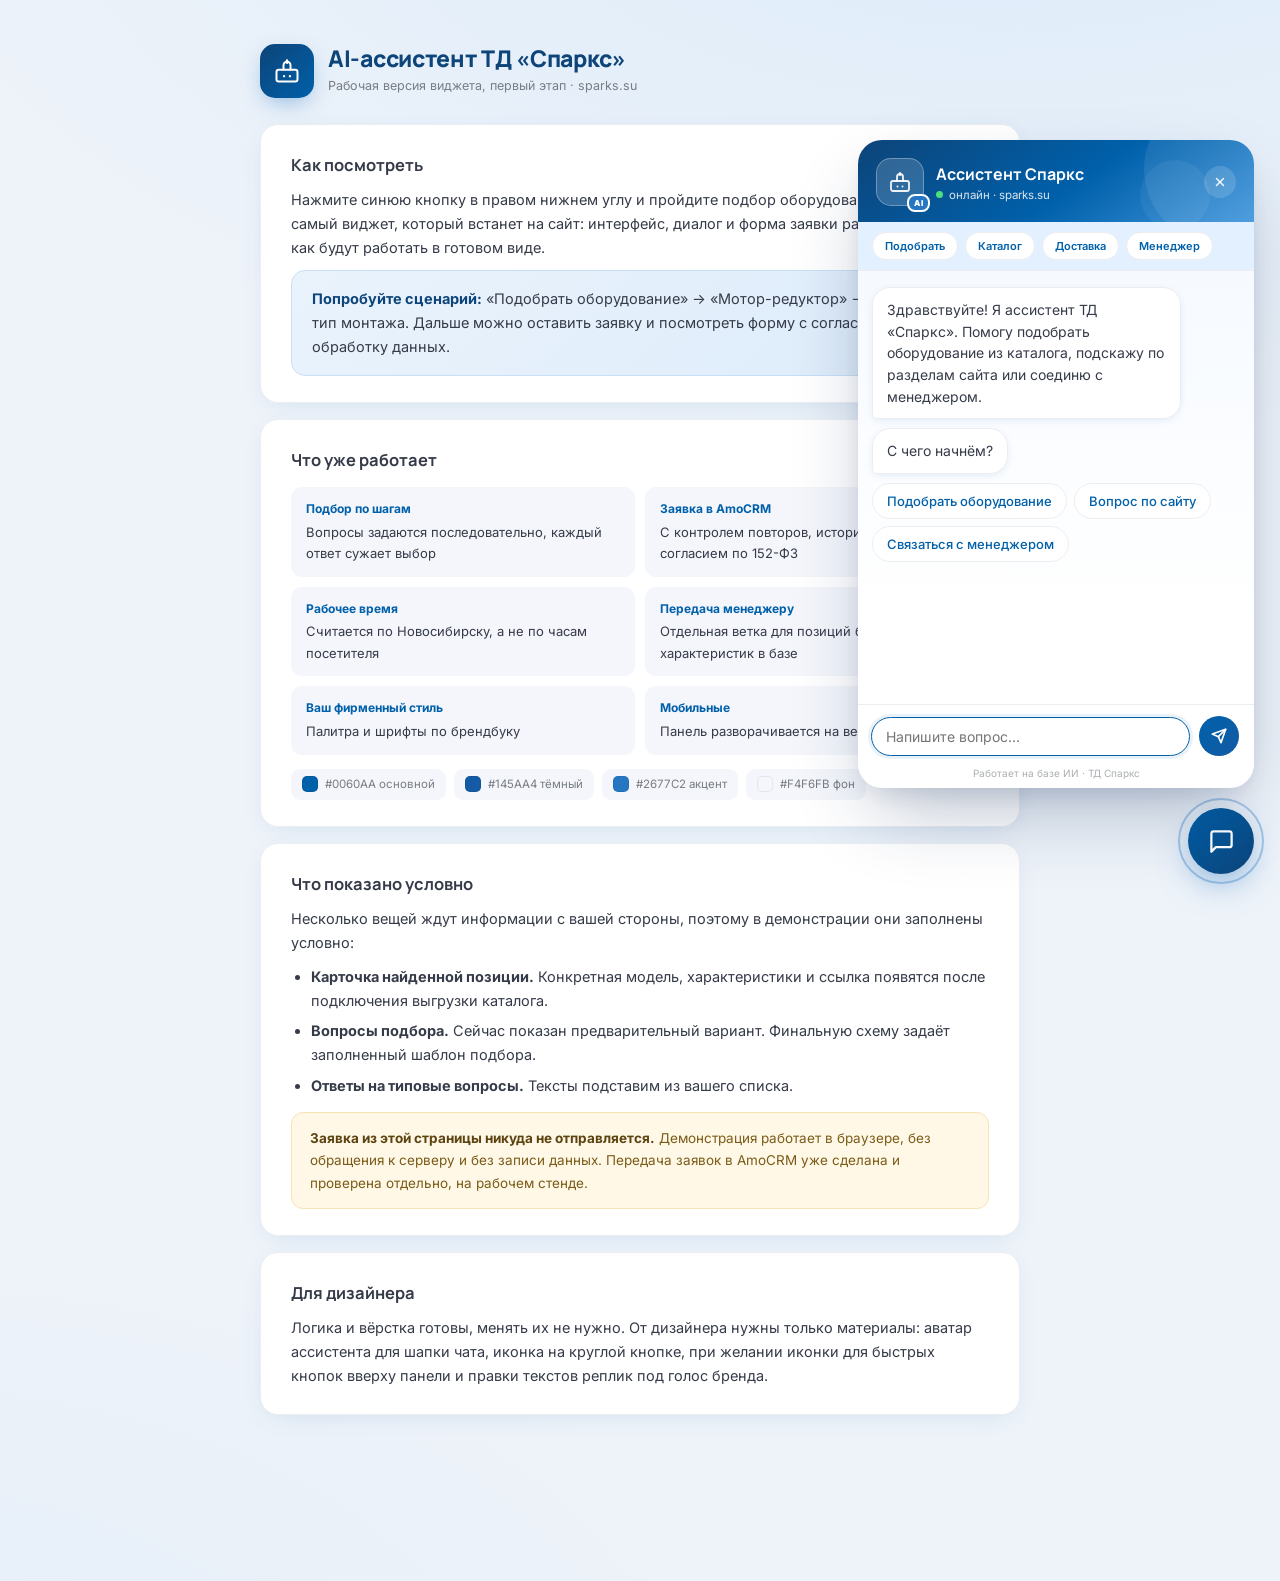
==== sparks-widget-live/index.html @ d5785f9a "Демо рабочего виджета Спаркс (Этап 1) для показа клиенту Продакшн-виджет из рабочего проекта без изм" ====
<!DOCTYPE html>
<html lang="ru">
<head>
<meta charset="UTF-8">
<meta name="viewport" content="width=device-width,initial-scale=1">
<title>AI-ассистент ТД «Спаркс» — рабочая версия виджета</title>
<link rel="preconnect" href="https://fonts.googleapis.com">
<link rel="preconnect" href="https://fonts.gstatic.com" crossorigin>
<link href="https://fonts.googleapis.com/css2?family=Inter:wght@400;500;600;700&family=Manrope:wght@600;700;800&display=swap" rel="stylesheet">
<style>
  :root{
    --brand:#0060AA; --brand-deep:#0D4479; --accent:#2677C2;
    --text:#363B49; --muted:#787D84; --border:#ECEDF0; --surface:#F4F6FB;
    --font:'Inter',-apple-system,"Segoe UI",Roboto,Arial,sans-serif;
    --font-head:'Manrope','Inter',-apple-system,Arial,sans-serif;
  }
  *{box-sizing:border-box;margin:0;padding:0}
  body{font-family:var(--font);color:var(--text);line-height:1.65;
    background:radial-gradient(1200px 600px at 80% -10%,#DCEBFA,transparent),
               radial-gradient(900px 500px at -10% 110%,#E4EEF9,transparent),#EEF3F9;
    min-height:100vh;padding:44px 20px 150px}
  .page{max-width:760px;margin:0 auto}
  .head{display:flex;align-items:center;gap:14px;margin-bottom:26px}
  .logo{width:54px;height:54px;border-radius:15px;flex-shrink:0;
    background:linear-gradient(135deg,var(--brand-deep),var(--brand));
    display:flex;align-items:center;justify-content:center;
    box-shadow:0 8px 22px -6px rgba(38,119,194,.5)}
  h1{font-family:var(--font-head);font-size:23px;font-weight:800;color:var(--brand-deep);
     line-height:1.15;letter-spacing:-.3px}
  .sub{font-size:12.5px;color:var(--muted);margin-top:4px}
  .card{background:#fff;border:1px solid var(--border);border-radius:18px;
    padding:26px 30px;box-shadow:0 6px 26px -8px rgba(0,96,170,.14);margin-bottom:16px}
  h2{font-family:var(--font-head);font-size:16.5px;font-weight:700;margin-bottom:10px}
  p{font-size:14.5px;margin-bottom:10px}
  p:last-child{margin-bottom:0}
  ul{margin:8px 0 0 20px;font-size:14.5px}
  li{margin-bottom:7px}
  .cta{background:linear-gradient(135deg,#EAF3FC,#DCEBFA);border:1px solid #C9DFF5;
    border-radius:14px;padding:16px 20px;font-size:14.5px;margin-top:6px}
  .cta b{color:var(--brand-deep)}
  .note{background:#FFF8E6;border:1px solid #F5E3B3;border-radius:12px;
    padding:14px 18px;font-size:13.5px;color:#7A5B18;margin-top:14px}
  .note b{color:#5C4310}
  .grid{display:grid;grid-template-columns:1fr 1fr;gap:10px;margin-top:14px}
  .item{background:var(--surface);border-radius:11px;padding:12px 15px;font-size:13px}
  .item b{display:block;font-size:12px;color:var(--brand);margin-bottom:3px;font-weight:700}
  .tokens{display:flex;flex-wrap:wrap;gap:8px;margin-top:14px}
  .tk{display:flex;align-items:center;gap:7px;background:var(--surface);
    border-radius:9px;padding:6px 11px;font-size:11.5px;color:var(--muted)}
  .tk i{width:16px;height:16px;border-radius:5px;border:1px solid #0001}
  @media(max-width:560px){ .grid{grid-template-columns:1fr} body{padding:28px 14px 130px} .card{padding:20px 18px} }
</style>
</head>
<body>
<div class="page">

  <div class="head">
    <div class="logo">
      <svg width="28" height="28" viewBox="0 0 24 24" fill="none" stroke="#fff" stroke-width="1.7"
           stroke-linecap="round" stroke-linejoin="round">
        <rect x="3" y="11" width="18" height="10" rx="2"/><path d="M9 11V7a3 3 0 0 1 6 0v4"/>
        <circle cx="9.5" cy="16.5" r="1" fill="#fff" stroke="none"/>
        <circle cx="14.5" cy="16.5" r="1" fill="#fff" stroke="none"/>
        <line x1="12" y1="3" x2="12" y2="5" stroke-width="2"/>
      </svg>
    </div>
    <div>
      <h1>AI-ассистент ТД «Спаркс»</h1>
      <div class="sub">Рабочая версия виджета, первый этап · sparks.su</div>
    </div>
  </div>

  <div class="card">
    <h2>Как посмотреть</h2>
    <p>Нажмите синюю кнопку в правом нижнем углу и пройдите подбор оборудования.
    Это тот самый виджет, который встанет на сайт: интерфейс, диалог и форма заявки
    работают так же, как будут работать в готовом виде.</p>
    <div class="cta">
      <b>Попробуйте сценарий:</b> «Подобрать оборудование» → «Мотор-редуктор» →
      мощность → тип монтажа. Дальше можно оставить заявку и посмотреть форму
      с согласием на обработку данных.
    </div>
  </div>

  <div class="card">
    <h2>Что уже работает</h2>
    <div class="grid">
      <div class="item"><b>Подбор по шагам</b>Вопросы задаются последовательно, каждый ответ сужает выбор</div>
      <div class="item"><b>Заявка в AmoCRM</b>С контролем повторов, историей диалога и согласием по 152-ФЗ</div>
      <div class="item"><b>Рабочее время</b>Считается по Новосибирску, а не по часам посетителя</div>
      <div class="item"><b>Передача менеджеру</b>Отдельная ветка для позиций без характеристик в базе</div>
      <div class="item"><b>Ваш фирменный стиль</b>Палитра и шрифты по брендбуку</div>
      <div class="item"><b>Мобильные</b>Панель разворачивается на весь экран</div>
    </div>
    <div class="tokens">
      <div class="tk"><i style="background:#0060AA"></i>#0060AA основной</div>
      <div class="tk"><i style="background:#145AA4"></i>#145AA4 тёмный</div>
      <div class="tk"><i style="background:#2677C2"></i>#2677C2 акцент</div>
      <div class="tk"><i style="background:#F4F6FB"></i>#F4F6FB фон</div>
    </div>
  </div>

  <div class="card">
    <h2>Что показано условно</h2>
    <p>Несколько вещей ждут информации с вашей стороны, поэтому в демонстрации они
    заполнены условно:</p>
    <ul>
      <li><b>Карточка найденной позиции.</b> Конкретная модель, характеристики и ссылка появятся
      после подключения выгрузки каталога.</li>
      <li><b>Вопросы подбора.</b> Сейчас показан предварительный вариант. Финальную схему
      задаёт заполненный шаблон подбора.</li>
      <li><b>Ответы на типовые вопросы.</b> Тексты подставим из вашего списка.</li>
    </ul>
    <div class="note">
      <b>Заявка из этой страницы никуда не отправляется.</b> Демонстрация работает
      в браузере, без обращения к серверу и без записи данных. Передача заявок в AmoCRM
      уже сделана и проверена отдельно, на рабочем стенде.
    </div>
  </div>

  <div class="card">
    <h2>Для дизайнера</h2>
    <p>Логика и вёрстка готовы, менять их не нужно. От дизайнера нужны только материалы:
    аватар ассистента для шапки чата, иконка на круглой кнопке, при желании иконки
    для быстрых кнопок вверху панели и правки текстов реплик под голос бренда.</p>
  </div>

</div>

<!-- Заглушка сервера: демонстрация работает без бэкенда -->
<script src="demo-mock.js"></script>
<!-- Виджет из рабочего проекта, без изменений -->
<script src="widget/widget.js"></script>
<script>
  (function () {
    var base = location.href.replace(/[^/]*$/, '').replace(/\/$/, '');
    window.SparksWidget.boot({ apiBase: base, version: 'demo', policyUrl: 'https://sparks.su/' });
  })();
</script>
</body>
</html>
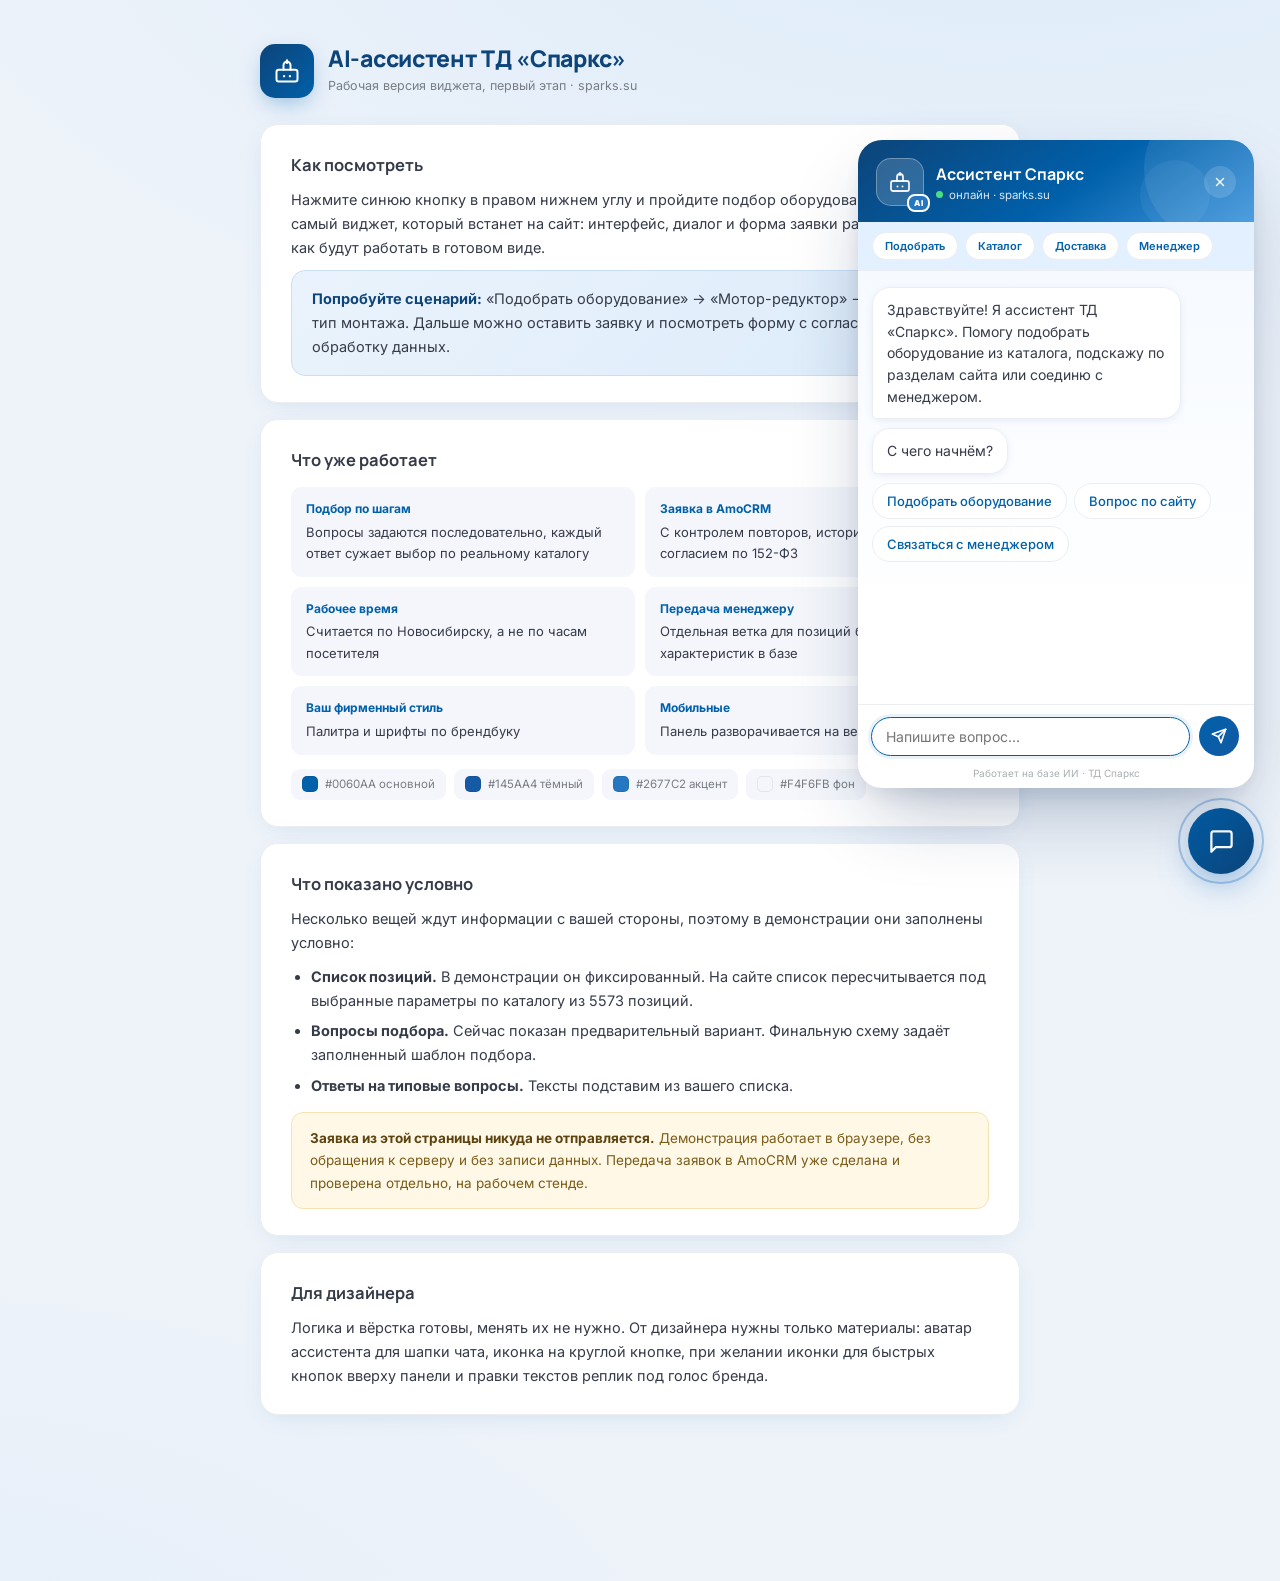
==== commit 29641d5c: "Демо Спаркс: подбор показывает реальные позиции каталога Виджет обновлён до текущей версии: отрисовк" ====
--- a/sparks-widget-live/index.html
+++ b/sparks-widget-live/index.html
@@ -85,7 +85,7 @@
   <div class="card">
     <h2>Что уже работает</h2>
     <div class="grid">
-      <div class="item"><b>Подбор по шагам</b>Вопросы задаются последовательно, каждый ответ сужает выбор</div>
+      <div class="item"><b>Подбор по шагам</b>Вопросы задаются последовательно, каждый ответ сужает выбор по реальному каталогу</div>
       <div class="item"><b>Заявка в AmoCRM</b>С контролем повторов, историей диалога и согласием по 152-ФЗ</div>
       <div class="item"><b>Рабочее время</b>Считается по Новосибирску, а не по часам посетителя</div>
       <div class="item"><b>Передача менеджеру</b>Отдельная ветка для позиций без характеристик в базе</div>
@@ -105,8 +105,8 @@
     <p>Несколько вещей ждут информации с вашей стороны, поэтому в демонстрации они
     заполнены условно:</p>
     <ul>
-      <li><b>Карточка найденной позиции.</b> Конкретная модель, характеристики и ссылка появятся
-      после подключения выгрузки каталога.</li>
+      <li><b>Список позиций.</b> В демонстрации он фиксированный. На сайте список пересчитывается
+      под выбранные параметры по каталогу из 5573 позиций.</li>
       <li><b>Вопросы подбора.</b> Сейчас показан предварительный вариант. Финальную схему
       задаёт заполненный шаблон подбора.</li>
       <li><b>Ответы на типовые вопросы.</b> Тексты подставим из вашего списка.</li>
